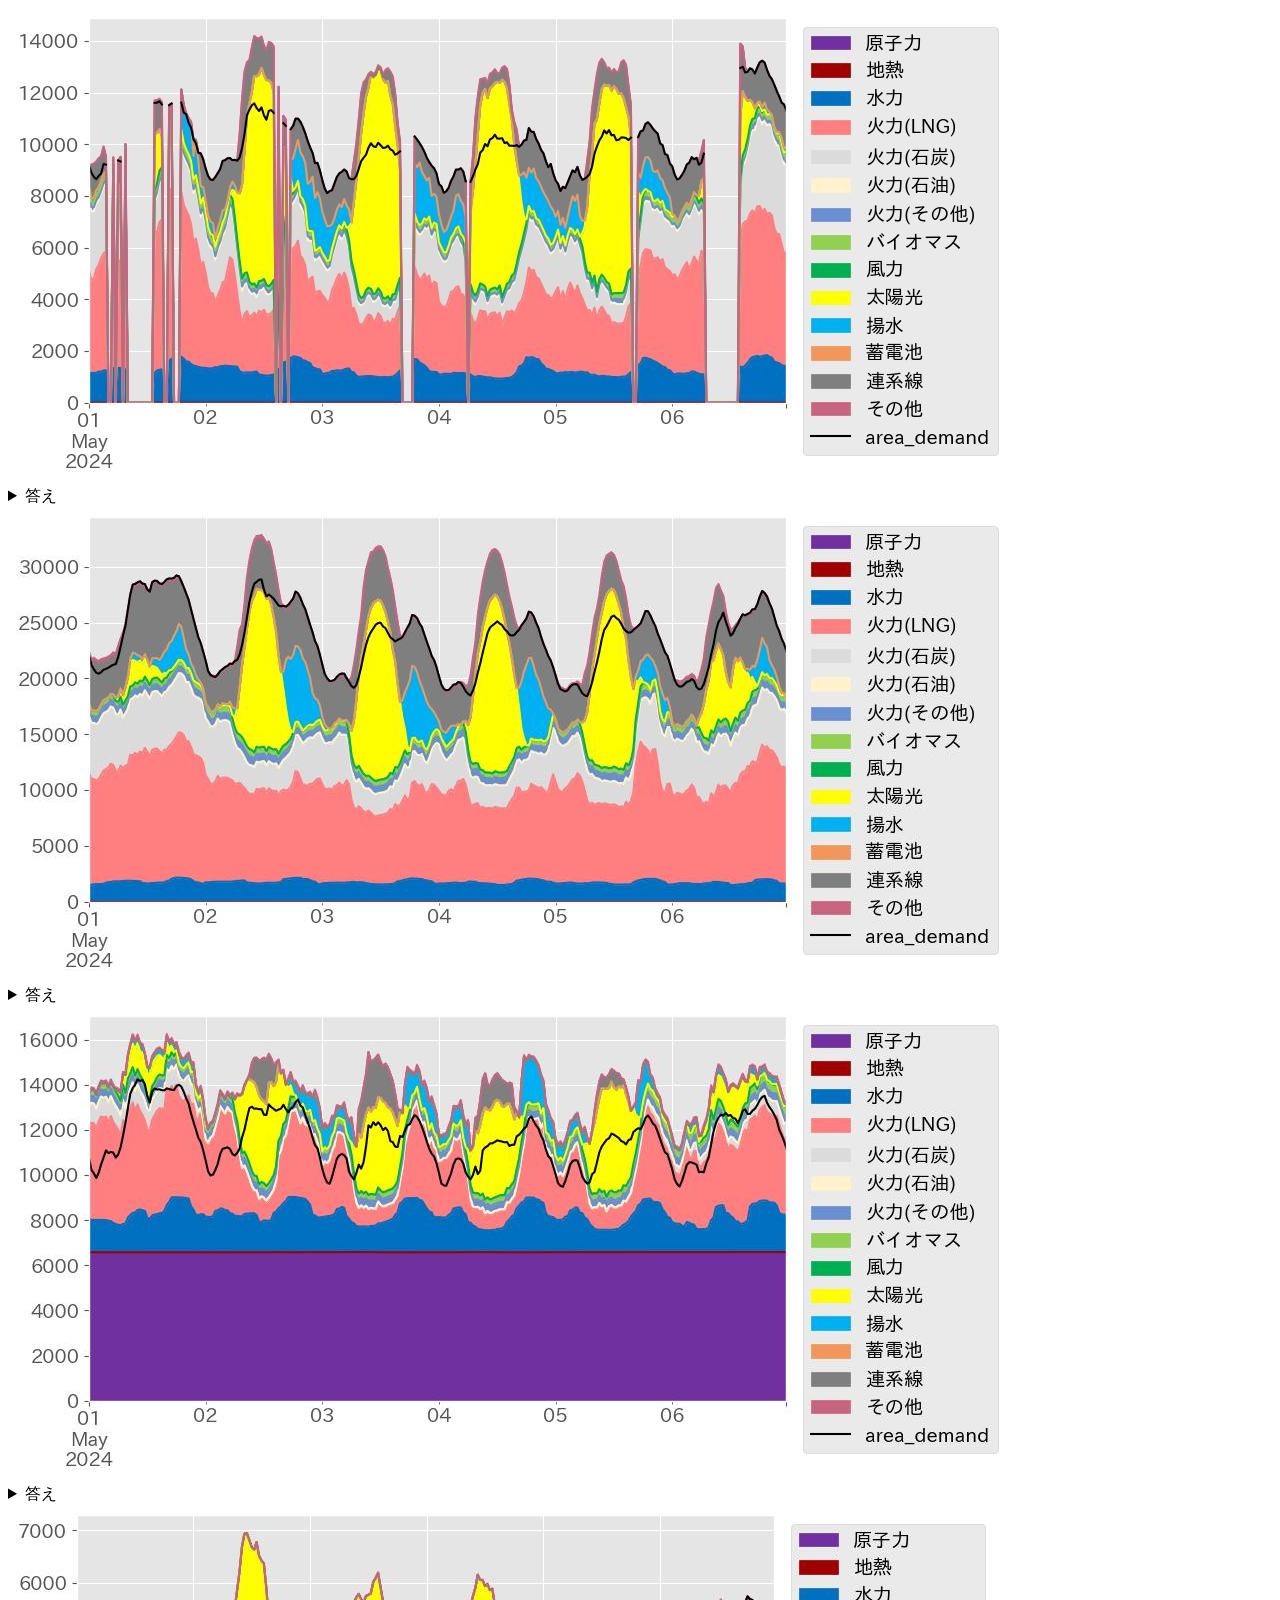
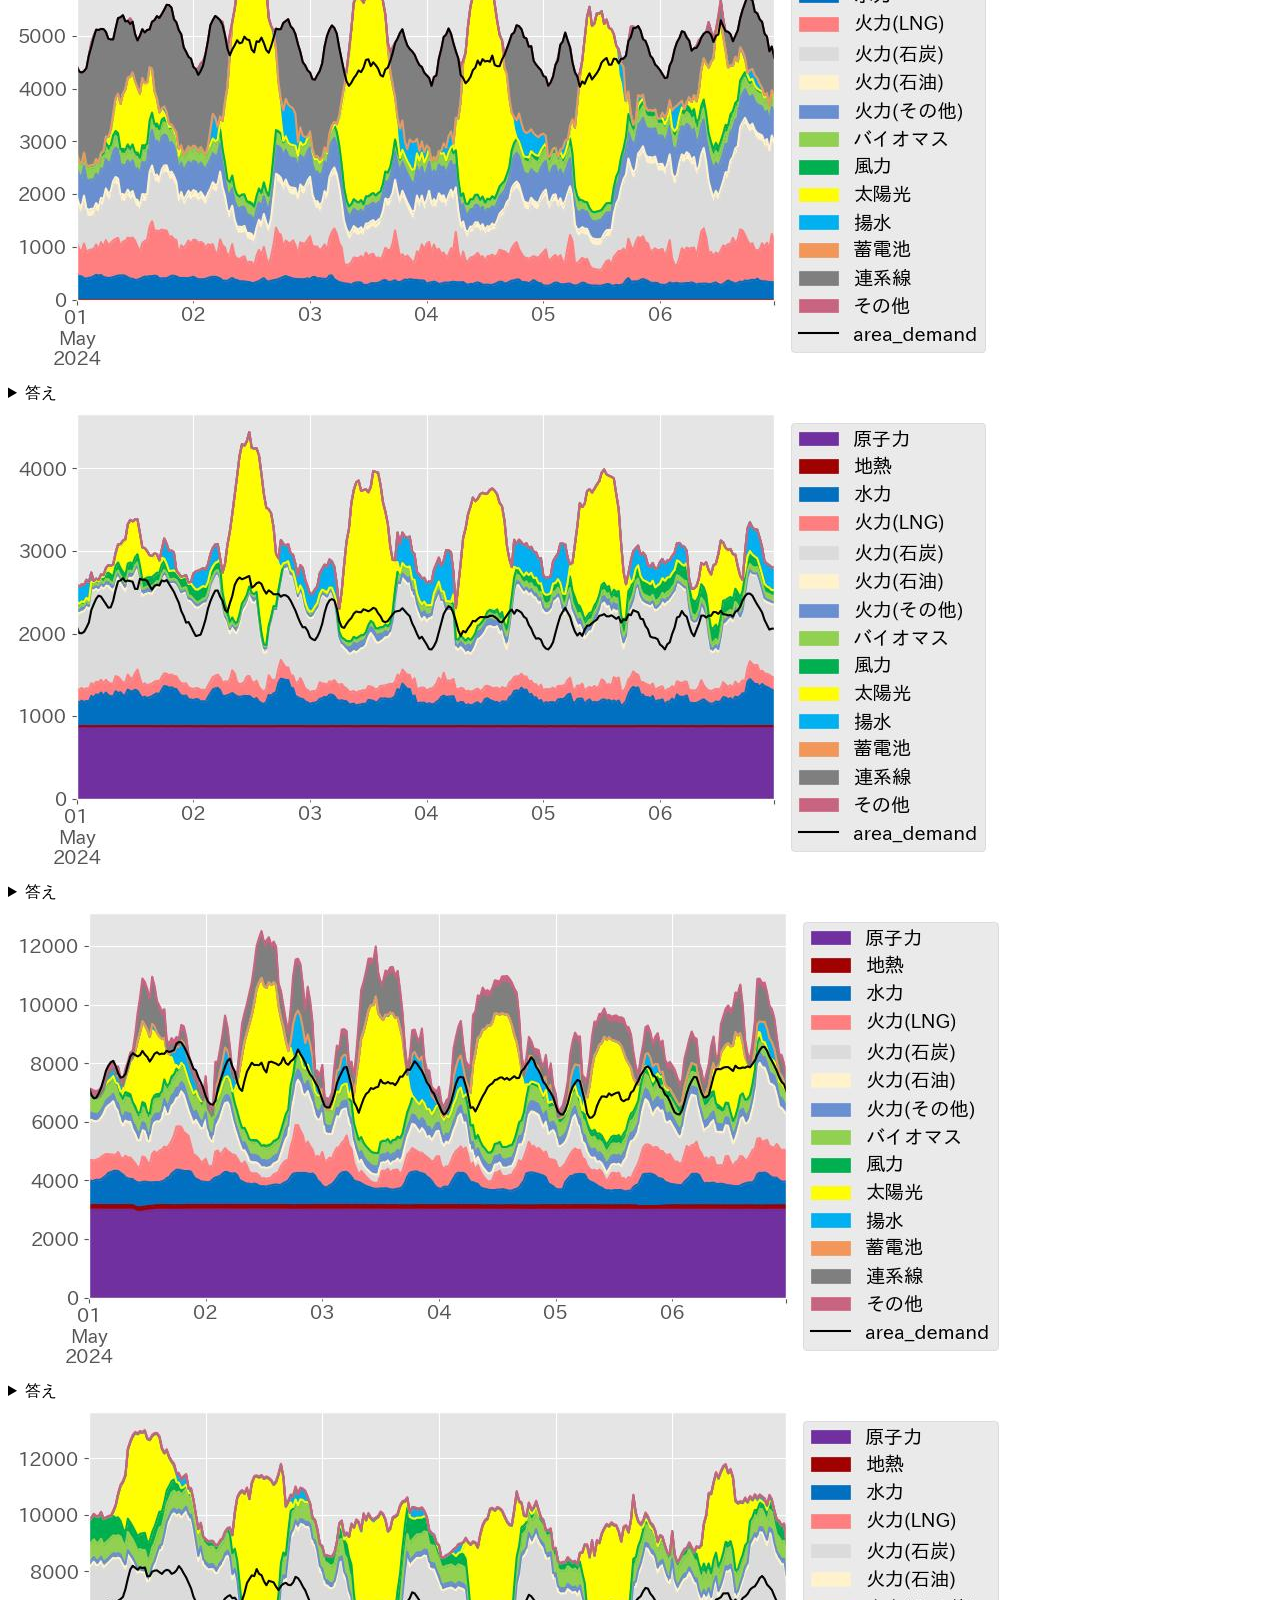
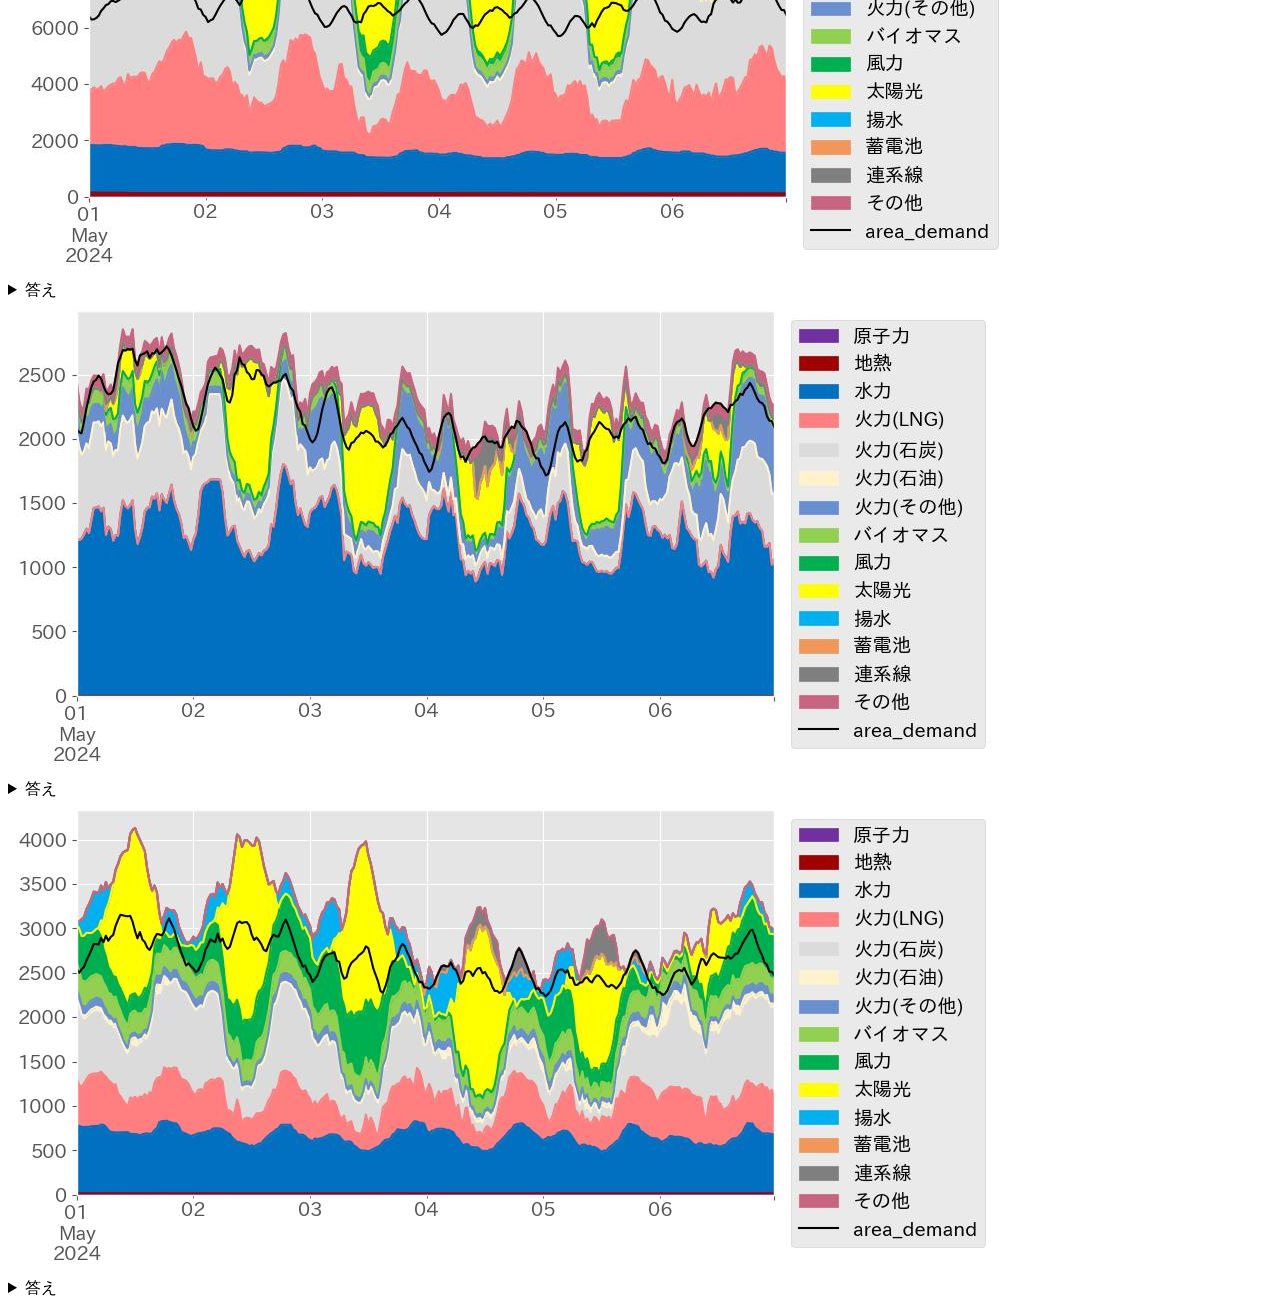
==== index.html @ 74adda1d "add example page" ====
<!DOCTYPE html>
<head>
    <title>電力需給エリア当てクイズ</title>
</head>
<body>


<img src="./example/chubu.jpg">
<details>
  <summary>答え</summary>
  中部
</details>

<img src="./example/tokyo.jpg">
<details>
  <summary>答え</summary>
  東京
</details>


<img src="./example/kansai.jpg">
<details>
  <summary>答え</summary>
  関西
</details>


<img src="./example/chugoku.jpg">
<details>
  <summary>答え</summary>
  中国
</details>

<img src="./example/shikoku.jpg">
<details>
  <summary>答え</summary>
  四国
</details>

<img src="./example/kyusyu.jpg">
<details>
  <summary>答え</summary>
  九州
</details>

<img src="./example/tohoku.jpg">
<details>
  <summary>答え</summary>
  東北
</details>

<img src="./example/hokuriku.jpg">
<details>
  <summary>答え</summary>
  北陸
</details>

<img src="./example/hokkaido.jpg">
<details>
  <summary>答え</summary>
  北海道
</details>



</body>
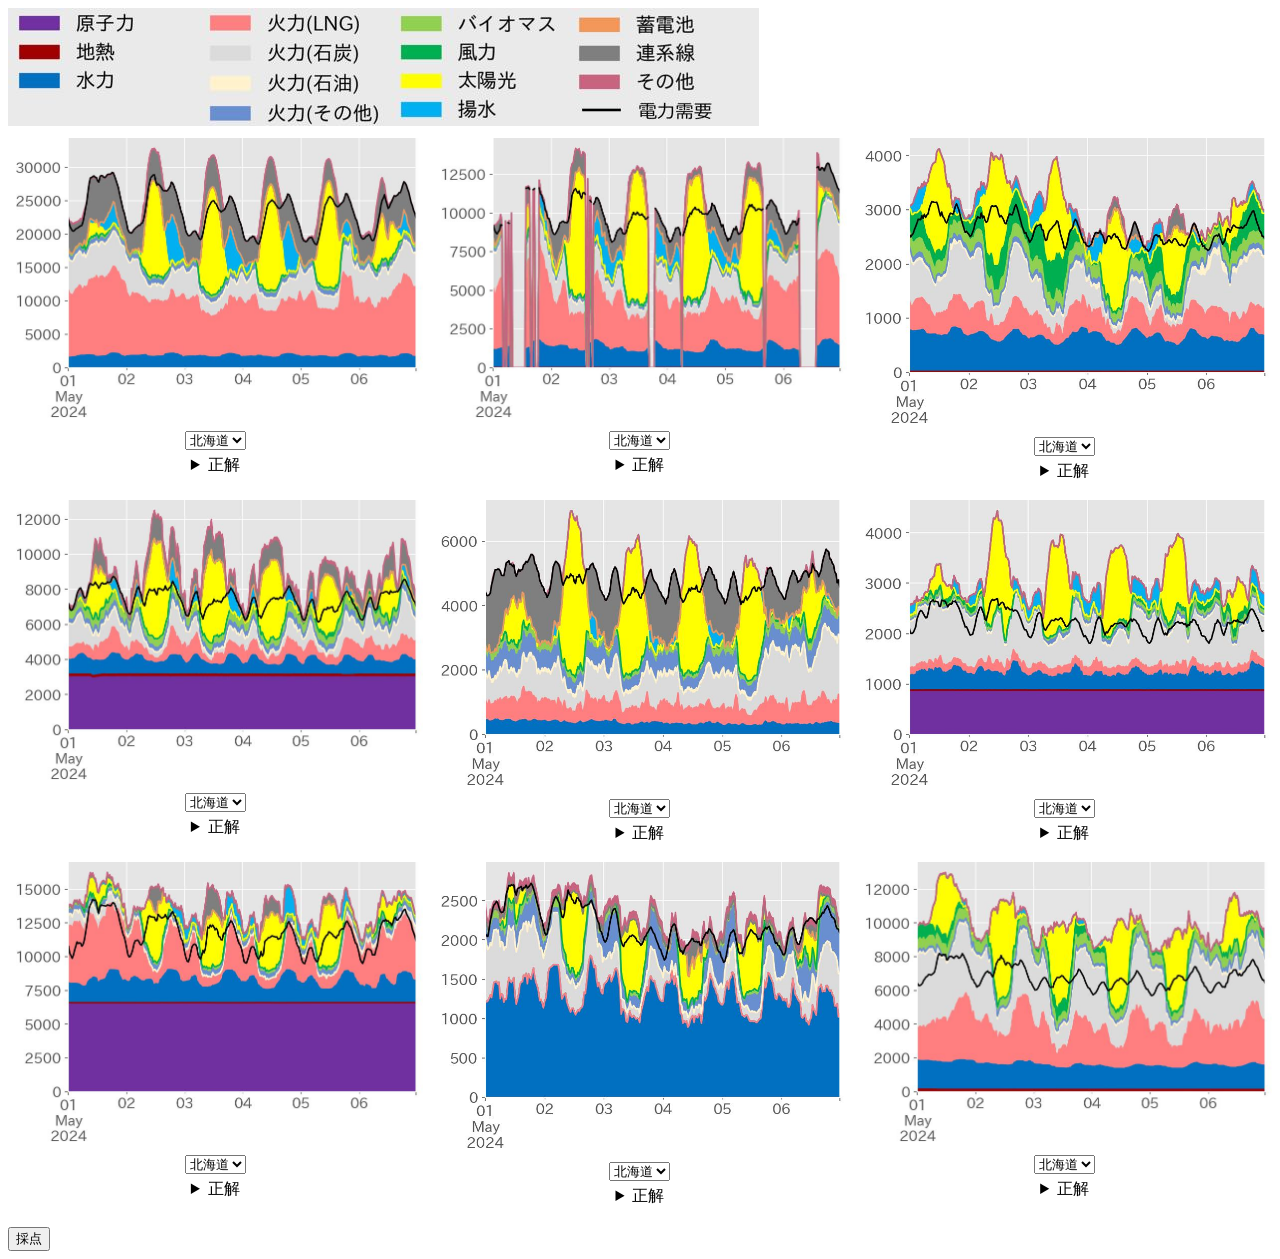
==== commit f9acf950: "update github pages" ====
--- a/index.html
+++ b/index.html
@@ -1,66 +1,223 @@
 <!DOCTYPE html>
+<html lang="ja">
 <head>
+    <meta charset="UTF-8">
     <title>電力需給エリア当てクイズ</title>
+    <style>
+        .image-container {
+            display: grid;
+            grid-template-columns: repeat(3, 1fr);
+            gap: 10px;
+            margin-bottom: 20px;
+        }
+        .image-box {
+            text-align: center;
+        }
+        .image-box img {
+            width: 100%;
+            height: auto;
+        }
+        details {
+            margin-top: 5px;
+        }
+    </style>
 </head>
 <body>
-
-
-<img src="./example/chubu.jpg">
-<details>
-  <summary>答え</summary>
-  中部
-</details>
-
-<img src="./example/tokyo.jpg">
-<details>
-  <summary>答え</summary>
-  東京
-</details>
-
-
-<img src="./example/kansai.jpg">
-<details>
-  <summary>答え</summary>
-  関西
-</details>
-
-
-<img src="./example/chugoku.jpg">
-<details>
-  <summary>答え</summary>
-  中国
-</details>
-
-<img src="./example/shikoku.jpg">
-<details>
-  <summary>答え</summary>
-  四国
-</details>
-
-<img src="./example/kyusyu.jpg">
-<details>
-  <summary>答え</summary>
-  九州
-</details>
-
-<img src="./example/tohoku.jpg">
-<details>
-  <summary>答え</summary>
-  東北
-</details>
-
-<img src="./example/hokuriku.jpg">
-<details>
-  <summary>答え</summary>
-  北陸
-</details>
-
-<img src="./example/hokkaido.jpg">
-<details>
-  <summary>答え</summary>
-  北海道
-</details>
-
-
-
-</body>+    <img src="./example/legends.jpg">
+    <div class="image-container">
+        <!-- 画像とドロップダウン、detailsタグを9つ配置 -->
+        <!-- 1-->
+        <div class="image-box">
+            <img src="./example/tokyo.jpg" alt="Image 1">
+            <select id="dropdown1">
+                <option value="北海道">北海道</option>
+                <option value="東北">東北</option>
+                <option value="東京">東京</option>
+                <option value="中部">中部</option>
+                <option value="北陸">北陸</option>
+                <option value="関西">関西</option>
+                <option value="中国">中国</option>
+                <option value="四国">四国</option>
+                <option value="九州">九州</option>
+            </select>
+            <details>
+                <summary>正解</summary>
+                <span>東京</span>
+            </details>
+        </div>
+        <!-- 2 -->
+        <div class="image-box">
+          <img src="./example/chubu.jpg" alt="Image 1">
+          <select id="dropdown1">
+              <option value="北海道">北海道</option>
+              <option value="東北">東北</option>
+              <option value="東京">東京</option>
+              <option value="中部">中部</option>
+              <option value="北陸">北陸</option>
+              <option value="関西">関西</option>
+              <option value="中国">中国</option>
+              <option value="四国">四国</option>
+              <option value="九州">九州</option>
+          </select>
+          <details>
+              <summary>正解</summary>
+              <span>中部</span>
+          </details>
+      </div>
+      <!-- 3 -->
+      <div class="image-box">
+        <img src="./example/hokkaido.jpg" alt="Image 1">
+        <select id="dropdown1">
+            <option value="北海道">北海道</option>
+            <option value="東北">東北</option>
+            <option value="東京">東京</option>
+            <option value="中部">中部</option>
+            <option value="北陸">北陸</option>
+            <option value="関西">関西</option>
+            <option value="中国">中国</option>
+            <option value="四国">四国</option>
+            <option value="九州">九州</option>
+        </select>
+        <details>
+            <summary>正解</summary>
+            <span>北海道</span>
+        </details>
+      </div>
+      <!-- 4 -->
+      <div class="image-box">
+        <img src="./example/kyusyu.jpg" alt="Image 1">
+        <select id="dropdown1">
+            <option value="北海道">北海道</option>
+            <option value="東北">東北</option>
+            <option value="東京">東京</option>
+            <option value="中部">中部</option>
+            <option value="北陸">北陸</option>
+            <option value="関西">関西</option>
+            <option value="中国">中国</option>
+            <option value="四国">四国</option>
+            <option value="九州">九州</option>
+        </select>
+        <details>
+            <summary>正解</summary>
+            <span>九州</span>
+        </details>
+      </div>
+      <!-- 5 -->
+      <div class="image-box">
+        <img src="./example/chugoku.jpg" alt="Image 1">
+        <select id="dropdown1">
+            <option value="北海道">北海道</option>
+            <option value="東北">東北</option>
+            <option value="東京">東京</option>
+            <option value="中部">中部</option>
+            <option value="北陸">北陸</option>
+            <option value="関西">関西</option>
+            <option value="中国">中国</option>
+            <option value="四国">四国</option>
+            <option value="九州">九州</option>
+        </select>
+        <details>
+            <summary>正解</summary>
+            <span>中国</span>
+        </details>
+      </div>
+      <!-- 6 -->
+      <div class="image-box">
+        <img src="./example/shikoku.jpg" alt="Image 1">
+        <select id="dropdown1">
+            <option value="北海道">北海道</option>
+            <option value="東北">東北</option>
+            <option value="東京">東京</option>
+            <option value="中部">中部</option>
+            <option value="北陸">北陸</option>
+            <option value="関西">関西</option>
+            <option value="中国">中国</option>
+            <option value="四国">四国</option>
+            <option value="九州">九州</option>
+        </select>
+        <details>
+            <summary>正解</summary>
+            <span>四国</span>
+        </details>
+      </div>
+      <!-- 7 -->
+      <div class="image-box">
+        <img src="./example/kansai.jpg" alt="Image 1">
+        <select id="dropdown1">
+            <option value="北海道">北海道</option>
+            <option value="東北">東北</option>
+            <option value="東京">東京</option>
+            <option value="中部">中部</option>
+            <option value="北陸">北陸</option>
+            <option value="関西">関西</option>
+            <option value="中国">中国</option>
+            <option value="四国">四国</option>
+            <option value="九州">九州</option>
+        </select>
+        <details>
+            <summary>正解</summary>
+            <span>関西</span>
+        </details>
+      </div>
+      <!-- 8 -->
+      <div class="image-box">
+        <img src="./example/hokuriku.jpg" alt="Image 1">
+        <select id="dropdown1">
+            <option value="北海道">北海道</option>
+            <option value="東北">東北</option>
+            <option value="東京">東京</option>
+            <option value="中部">中部</option>
+            <option value="北陸">北陸</option>
+            <option value="関西">関西</option>
+            <option value="中国">中国</option>
+            <option value="四国">四国</option>
+            <option value="九州">九州</option>
+        </select>
+        <details>
+            <summary>正解</summary>
+            <span>北陸</span>
+        </details>
+      </div>
+
+      <!-- 9 -->
+      <div class="image-box">
+        <img src="./example/tohoku.jpg" alt="Image 1">
+        <select id="dropdown1">
+            <option value="北海道">北海道</option>
+            <option value="東北">東北</option>
+            <option value="東京">東京</option>
+            <option value="中部">中部</option>
+            <option value="北陸">北陸</option>
+            <option value="関西">関西</option>
+            <option value="中国">中国</option>
+            <option value="四国">四国</option>
+            <option value="九州">九州</option>
+        </select>
+        <details>
+            <summary>正解</summary>
+            <span>東北</span>
+        </details>
+      </div>
+
+    </div>
+
+
+
+    <button onclick="gradeImages()">採点</button>
+    <div id="result"></div>
+    <script>
+        function gradeImages() {
+            let score = 0;
+            const imageBoxes = document.querySelectorAll('.image-box');
+            imageBoxes.forEach((box, index) => {
+                const dropdown = box.querySelector('select');
+                const correctAnswer = box.querySelector('details span').textContent.trim();
+                if (dropdown.value === correctAnswer) {
+                    score++;
+                }
+            });
+            document.getElementById('result').innerHTML = '正答数: ' + score + '/' + imageBoxes.length;
+        }
+    </script>
+</body>
+</html>
